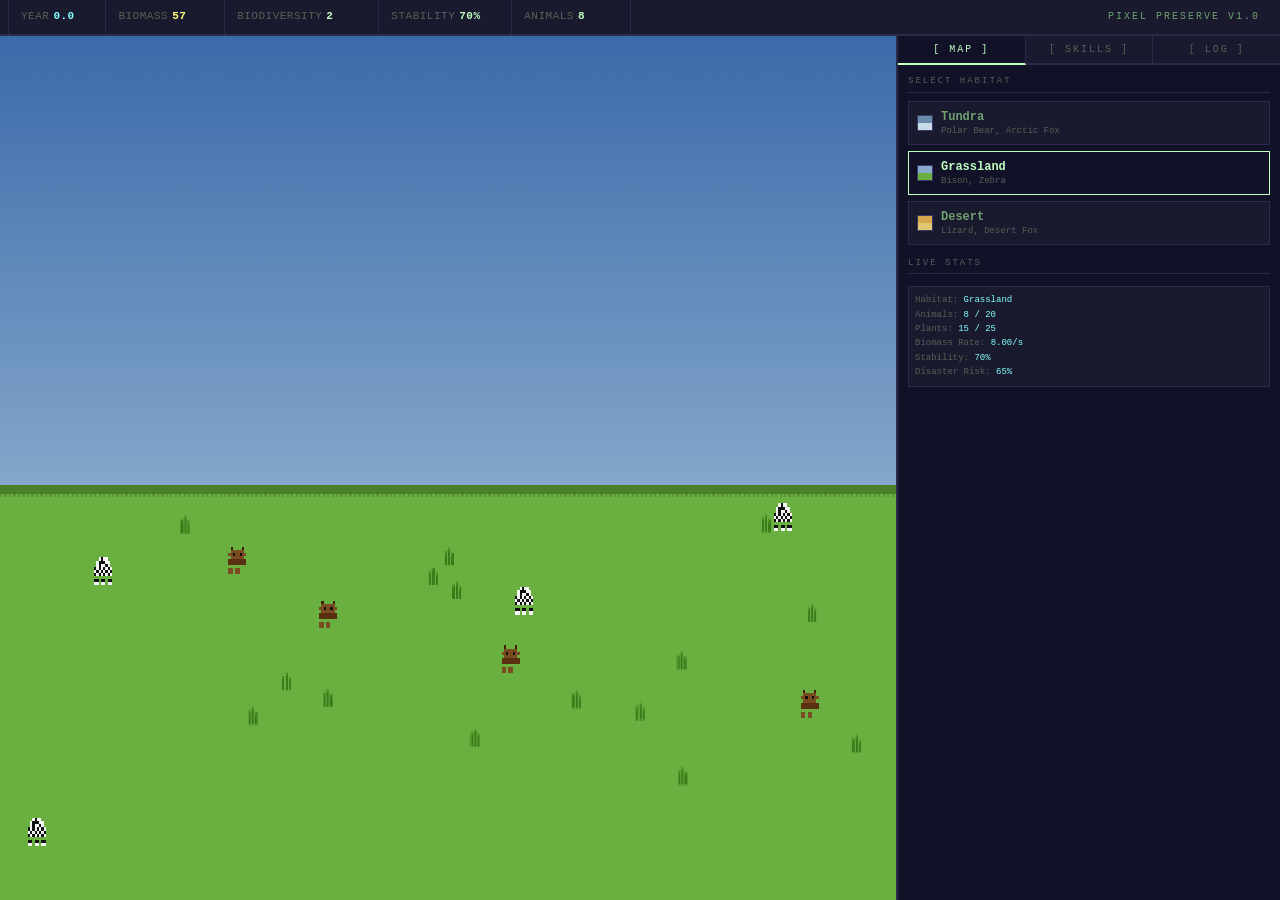
==== index.html @ b1f209de "Add files via upload" ====
<!DOCTYPE html>
<html lang="en">
<head>
  <meta charset="UTF-8" />
  <meta name="viewport" content="width=device-width, initial-scale=1.0" />
  <title>Pixel Preserve</title>
  <link rel="stylesheet" href="style.css" />
</head>
<body>

<div id="app">

  <!-- ── Top stat bar ───────────────────────────────────── -->
  <div id="topbar">
    <div class="stat-block">
      <span class="stat-label">Year</span>
      <span class="stat-value cyan" id="ui-year">0.0</span>
    </div>
    <div class="stat-block">
      <span class="stat-label">Biomass</span>
      <span class="stat-value yellow" id="ui-biomass">0</span>
    </div>
    <div class="stat-block">
      <span class="stat-label">Biodiversity</span>
      <span class="stat-value" id="ui-biodiversity">0</span>
    </div>
    <div class="stat-block">
      <span class="stat-label">Stability</span>
      <span class="stat-value" id="ui-stability">100%</span>
    </div>
    <div class="stat-block">
      <span class="stat-label">Animals</span>
      <span class="stat-value" id="ui-animals">0</span>
    </div>
    <div id="title-badge">Pixel Preserve v1.0</div>
  </div>

  <!-- ── Main content: canvas + dashboard ──────────────── -->
  <div id="main">

    <!-- Left 70%: habitat canvas -->
    <canvas id="gameCanvas"></canvas>

    <!-- Right 30%: retro dashboard -->
    <div id="dashboard">

      <!-- Tab buttons -->
      <div id="tab-bar">
        <button class="active" data-tab="map">[ MAP ]</button>
        <button data-tab="skills">[ SKILLS ]</button>
        <button data-tab="log">[ LOG ]</button>
      </div>

      <!-- MAP tab: habitat switcher + live stats -->
      <div id="tab-map" class="tab-content visible">
        <div class="section-header">Select Habitat</div>
        <!-- Habitat buttons injected by game.js -->
        <div id="habitat-list"></div>

        <div class="section-header" style="margin-top:12px;">Live Stats</div>
        <div class="habitat-stats" id="habitat-stats-panel">
          Loading...
        </div>
      </div>

      <!-- SKILLS tab: upgrade cards -->
      <div id="tab-skills" class="tab-content">
        <div class="section-header">Skill Tree</div>
        <!-- Upgrade cards injected by game.js -->
        <div id="skills-list"></div>
      </div>

      <!-- LOG tab: event ticker -->
      <div id="tab-log" class="tab-content">
        <div class="section-header">Event Log</div>
        <div id="log-container"></div>
      </div>

    </div><!-- /dashboard -->
  </div><!-- /main -->
</div><!-- /app -->

<!-- Disaster flash overlay (visual effect only) -->
<div id="disaster-overlay"></div>

<!-- Offline progress modal -->
<div id="offline-modal">
  <div class="modal-box">
    <h2>WELCOME BACK</h2>
    <p id="offline-msg">Your ecosystem kept running while you were away.</p>
    <div class="biomass-gained" id="offline-biomass">+0 Biomass</div>
    <br />
    <button class="modal-btn" id="offline-ok">CONTINUE</button>
  </div>
</div>

<script src="game.js"></script>
</body>
</html>
---- style.css ----
/* ─────────────────────────────────────────────────────────────
   Pixel Preserve — style.css
   Retro dark theme, CRT-green palette, Courier New monospace
───────────────────────────────────────────────────────────── */

*, *::before, *::after { box-sizing: border-box; margin: 0; padding: 0; }

:root {
  --bg:         #0d0d1a;
  --bg2:        #111128;
  --bg3:        #1a1a2e;
  --border:     #2a2a4a;
  --border2:    #3a3a6a;
  --green:      #c0ffc0;
  --green-dim:  #70a070;
  --cyan:       #80ffff;
  --yellow:     #ffff80;
  --red:        #ff8080;
  --purple:     #c080ff;
  --orange:     #ffb060;
  --text-muted: #556055;
}

html, body {
  height: 100%;
  background: var(--bg);
  color: var(--green);
  font-family: 'Courier New', Courier, monospace;
  font-size: 13px;
  line-height: 1.4;
  overflow: hidden;
}

/* ── Top bar ─────────────────────────────────────────────── */
#topbar {
  display: flex;
  align-items: center;
  gap: 0;
  height: 36px;
  background: var(--bg3);
  border-bottom: 2px solid var(--border);
  padding: 0 8px;
  flex-shrink: 0;
  user-select: none;
}

.stat-block {
  display: flex;
  align-items: center;
  gap: 4px;
  padding: 0 12px;
  border-right: 1px solid var(--border);
  height: 100%;
  font-size: 11px;
  letter-spacing: 0.5px;
}

.stat-block:first-child { border-left: 1px solid var(--border); }

.stat-label { color: var(--text-muted); text-transform: uppercase; }
.stat-value { color: var(--green); font-weight: bold; min-width: 40px; }
.stat-value.cyan   { color: var(--cyan); }
.stat-value.yellow { color: var(--yellow); }
.stat-value.red    { color: var(--red); }

#title-badge {
  margin-left: auto;
  padding: 0 12px;
  color: var(--green-dim);
  font-size: 10px;
  letter-spacing: 2px;
  text-transform: uppercase;
}

/* ── Main layout ─────────────────────────────────────────── */
#app {
  display: flex;
  flex-direction: column;
  height: 100vh;
}

#main {
  display: flex;
  flex: 1;
  overflow: hidden;
}

/* ── Canvas ──────────────────────────────────────────────── */
#gameCanvas {
  display: block;
  width: 70%;
  height: 100%;
  image-rendering: pixelated;
  image-rendering: crisp-edges;
  flex-shrink: 0;
  cursor: crosshair;
}

/* ── Dashboard ───────────────────────────────────────────── */
#dashboard {
  width: 30%;
  background: var(--bg2);
  border-left: 2px solid var(--border);
  display: flex;
  flex-direction: column;
  overflow: hidden;
}

/* ── Tab bar ─────────────────────────────────────────────── */
#tab-bar {
  display: flex;
  flex-shrink: 0;
  border-bottom: 2px solid var(--border);
}

#tab-bar button {
  flex: 1;
  padding: 8px 4px;
  background: var(--bg3);
  border: none;
  border-right: 1px solid var(--border);
  color: var(--text-muted);
  cursor: pointer;
  font-family: inherit;
  font-size: 10px;
  letter-spacing: 2px;
  text-transform: uppercase;
  transition: color 0.15s, background 0.15s;
}

#tab-bar button:last-child { border-right: none; }
#tab-bar button:hover { color: var(--green-dim); background: var(--bg2); }
#tab-bar button.active { color: var(--green); background: var(--bg2); border-bottom: 2px solid var(--green); margin-bottom: -2px; }

/* ── Tab panels ──────────────────────────────────────────── */
.tab-content {
  display: none;
  flex: 1;
  padding: 10px;
  overflow-y: auto;
  overflow-x: hidden;
}

.tab-content.visible { display: block; }

/* Custom scrollbar */
.tab-content::-webkit-scrollbar { width: 6px; }
.tab-content::-webkit-scrollbar-track { background: var(--bg2); }
.tab-content::-webkit-scrollbar-thumb { background: var(--border2); border-radius: 3px; }

/* ── MAP tab ─────────────────────────────────────────────── */
.section-header {
  font-size: 9px;
  letter-spacing: 2px;
  text-transform: uppercase;
  color: var(--text-muted);
  margin-bottom: 8px;
  border-bottom: 1px solid var(--border);
  padding-bottom: 4px;
}

.habitat-btn {
  width: 100%;
  display: flex;
  align-items: center;
  gap: 8px;
  padding: 8px;
  margin-bottom: 6px;
  background: var(--bg3);
  border: 1px solid var(--border);
  border-radius: 0;
  color: var(--green-dim);
  cursor: pointer;
  font-family: inherit;
  font-size: 11px;
  text-align: left;
  transition: border-color 0.15s, color 0.15s;
}

.habitat-btn:hover { border-color: var(--border2); color: var(--green); }
.habitat-btn.active-habitat { border-color: var(--green); color: var(--green); background: var(--bg2); }

.habitat-swatch {
  width: 16px;
  height: 16px;
  flex-shrink: 0;
  border: 1px solid var(--border2);
  image-rendering: pixelated;
}

.habitat-info { flex: 1; }
.habitat-name { font-size: 12px; font-weight: bold; }
.habitat-species { font-size: 9px; color: var(--text-muted); margin-top: 2px; }

.habitat-stats {
  font-size: 9px;
  color: var(--text-muted);
  line-height: 1.6;
  margin-top: 12px;
  padding: 6px;
  border: 1px solid var(--border);
  background: var(--bg3);
}

.habitat-stats span { color: var(--cyan); }

/* ── SKILLS tab ──────────────────────────────────────────── */
.upgrade-card {
  padding: 8px;
  margin-bottom: 8px;
  border: 1px solid var(--border);
  background: var(--bg3);
}

.upgrade-header {
  display: flex;
  align-items: center;
  gap: 6px;
  margin-bottom: 4px;
}

.upgrade-name { font-size: 11px; font-weight: bold; color: var(--green); }

.tree-badge {
  font-size: 8px;
  letter-spacing: 1px;
  padding: 1px 4px;
  border-radius: 2px;
  text-transform: uppercase;
}

.tree-badge.Atmosphere { background: #1a2a3a; color: var(--cyan); border: 1px solid #2a4a6a; }
.tree-badge.Evolution  { background: #1a2a1a; color: #80ff80; border: 1px solid #2a4a2a; }
.tree-badge.Spirit     { background: #2a1a3a; color: var(--purple); border: 1px solid #4a2a6a; }

.upgrade-desc { font-size: 10px; color: var(--text-muted); margin-bottom: 6px; }

.upgrade-footer { display: flex; align-items: center; justify-content: space-between; }
.upgrade-cost { font-size: 10px; color: var(--yellow); }

.upgrade-btn {
  padding: 3px 10px;
  background: transparent;
  border: 1px solid var(--green);
  color: var(--green);
  cursor: pointer;
  font-family: inherit;
  font-size: 10px;
  letter-spacing: 1px;
  transition: background 0.15s;
}

.upgrade-btn:hover:not(:disabled) { background: var(--green); color: var(--bg); }
.upgrade-btn:disabled { border-color: var(--border2); color: var(--text-muted); cursor: not-allowed; }
.upgrade-btn.owned { border-color: var(--text-muted); color: var(--text-muted); cursor: default; }
.upgrade-btn.active-ability { border-color: var(--purple); color: var(--purple); }
.upgrade-btn.active-ability:hover:not(:disabled) { background: var(--purple); color: var(--bg); }

.cooldown-bar {
  height: 3px;
  margin-top: 4px;
  background: var(--border);
  border-radius: 1px;
  overflow: hidden;
}

.cooldown-fill {
  height: 100%;
  background: var(--purple);
  transition: width 0.5s linear;
}

/* ── LOG tab ─────────────────────────────────────────────── */
#log-container {
  display: flex;
  flex-direction: column;
  gap: 4px;
}

.log-entry {
  font-size: 10px;
  color: var(--text-muted);
  padding: 3px 0;
  border-bottom: 1px solid var(--border);
  line-height: 1.5;
}

.log-entry .log-year { color: var(--cyan); margin-right: 4px; }
.log-entry.log-disaster { color: var(--red); }
.log-entry.log-birth    { color: var(--green-dim); }
.log-entry.log-info     { color: var(--yellow); }

/* ── Disaster flash overlay ──────────────────────────────── */
#disaster-overlay {
  position: fixed;
  inset: 0;
  pointer-events: none;
  z-index: 10;
  opacity: 0;
  transition: opacity 0.3s;
  background: radial-gradient(ellipse at center, transparent 40%, rgba(255,60,0,0.15) 100%);
}

#disaster-overlay.flash { opacity: 1; }

/* ── Offline modal ───────────────────────────────────────── */
#offline-modal {
  display: none;
  position: fixed;
  inset: 0;
  background: rgba(0,0,0,0.7);
  z-index: 100;
  align-items: center;
  justify-content: center;
}

#offline-modal.visible { display: flex; }

.modal-box {
  background: var(--bg2);
  border: 2px solid var(--green);
  padding: 24px 32px;
  max-width: 360px;
  text-align: center;
}

.modal-box h2 { font-size: 14px; letter-spacing: 3px; color: var(--green); margin-bottom: 12px; }
.modal-box p  { font-size: 11px; color: var(--text-muted); margin-bottom: 16px; line-height: 1.8; }
.modal-box .biomass-gained { font-size: 20px; color: var(--yellow); font-weight: bold; margin: 8px 0; }

.modal-btn {
  padding: 8px 24px;
  background: var(--green);
  border: none;
  color: var(--bg);
  font-family: inherit;
  font-size: 12px;
  letter-spacing: 2px;
  cursor: pointer;
  font-weight: bold;
}

.modal-btn:hover { background: #a0e0a0; }
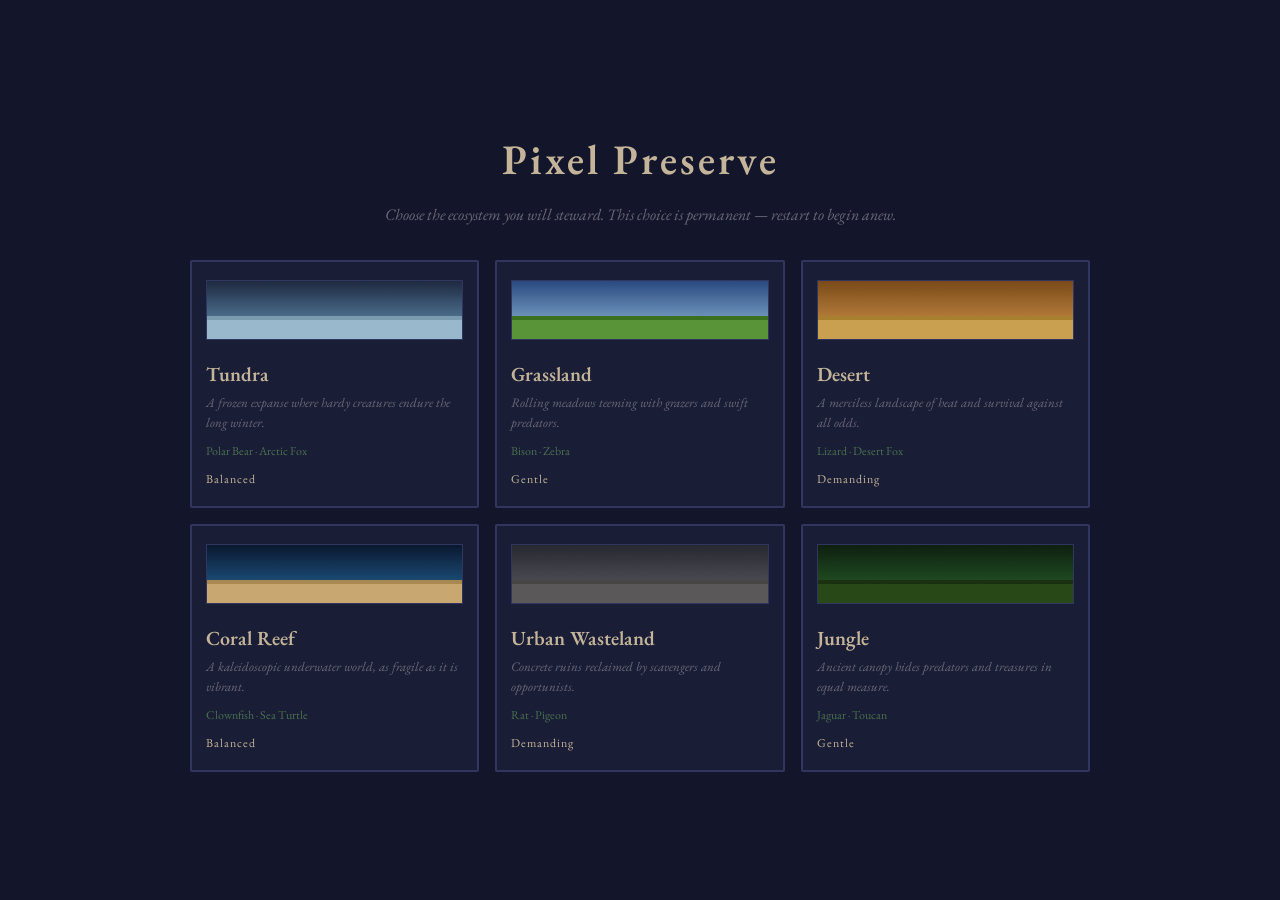
==== commit 0a3099f9: "Add files via upload" ====
--- a/index.html
+++ b/index.html
@@ -4,25 +4,38 @@
   <meta charset="UTF-8" />
   <meta name="viewport" content="width=device-width, initial-scale=1.0" />
   <title>Pixel Preserve</title>
+  <link rel="preconnect" href="https://fonts.googleapis.com">
+  <link rel="preconnect" href="https://fonts.gstatic.com" crossorigin>
+  <link href="https://fonts.googleapis.com/css2?family=EB+Garamond:ital,wght@0,400;0,600;0,700;1,400&display=swap" rel="stylesheet">
   <link rel="stylesheet" href="style.css" />
 </head>
 <body>
 
+<!-- ── Habitat Selection Screen (shown first) ─────────────── -->
+<div id="habitat-select-screen">
+  <div id="habitat-select-box">
+    <div id="select-title">Pixel Preserve</div>
+    <p id="select-subtitle">Choose the ecosystem you will steward. This choice is permanent — restart to begin anew.</p>
+    <div id="habitat-select-grid"></div>
+  </div>
+</div>
+
+<!-- ── Main Game (hidden until habitat chosen) ───────────── -->
 <div id="app">
 
-  <!-- ── Top stat bar ───────────────────────────────────── -->
+  <!-- Top stat bar -->
   <div id="topbar">
     <div class="stat-block">
       <span class="stat-label">Year</span>
-      <span class="stat-value cyan" id="ui-year">0.0</span>
+      <span class="stat-value blue" id="ui-year">0.0</span>
     </div>
     <div class="stat-block">
       <span class="stat-label">Biomass</span>
-      <span class="stat-value yellow" id="ui-biomass">0</span>
+      <span class="stat-value gold" id="ui-biomass">0</span>
     </div>
     <div class="stat-block">
       <span class="stat-label">Biodiversity</span>
-      <span class="stat-value" id="ui-biodiversity">0</span>
+      <span class="stat-value green" id="ui-biodiversity">0</span>
     </div>
     <div class="stat-block">
       <span class="stat-label">Stability</span>
@@ -32,45 +45,58 @@
       <span class="stat-label">Animals</span>
       <span class="stat-value" id="ui-animals">0</span>
     </div>
-    <div id="title-badge">Pixel Preserve v1.0</div>
+    <div class="stat-block">
+      <span class="stat-label">Next Disaster</span>
+      <span class="stat-value warn" id="ui-disaster">—</span>
+    </div>
+    <div id="title-badge">Pixel Preserve</div>
+    <button id="restart-btn" title="Restart game">↺ Restart</button>
   </div>
 
-  <!-- ── Main content: canvas + dashboard ──────────────── -->
+  <!-- Main content -->
   <div id="main">
 
-    <!-- Left 70%: habitat canvas -->
+    <!-- Left: habitat canvas -->
     <canvas id="gameCanvas"></canvas>
 
-    <!-- Right 30%: retro dashboard -->
+    <!-- Right: dashboard -->
     <div id="dashboard">
 
-      <!-- Tab buttons -->
       <div id="tab-bar">
-        <button class="active" data-tab="map">[ MAP ]</button>
-        <button data-tab="skills">[ SKILLS ]</button>
-        <button data-tab="log">[ LOG ]</button>
+        <button class="active" data-tab="map">Map</button>
+        <button data-tab="skills">Skills</button>
+        <button data-tab="divine">Divine Hand</button>
+        <button data-tab="log">Log</button>
       </div>
 
-      <!-- MAP tab: habitat switcher + live stats -->
+      <!-- MAP tab -->
       <div id="tab-map" class="tab-content visible">
-        <div class="section-header">Select Habitat</div>
-        <!-- Habitat buttons injected by game.js -->
-        <div id="habitat-list"></div>
+        <div class="section-header">Current Habitat</div>
+        <div id="habitat-info-panel"></div>
+        <div class="section-header" style="margin-top:16px;">Live Statistics</div>
+        <div id="habitat-stats-panel" class="habitat-stats">Loading…</div>
+      </div>
 
-        <div class="section-header" style="margin-top:12px;">Live Stats</div>
-        <div class="habitat-stats" id="habitat-stats-panel">
-          Loading...
+      <!-- SKILLS tab -->
+      <div id="tab-skills" class="tab-content">
+        <div class="section-header">Skill Tree</div>
+        <div id="skill-tree-container"></div>
+        <div class="section-header" style="margin-top:12px;">Ability</div>
+        <div id="ability-container"></div>
+      </div>
+
+      <!-- DIVINE HAND tab -->
+      <div id="tab-divine" class="tab-content">
+        <div class="section-header">Divine Interventions</div>
+        <p class="divine-intro">Shape your ecosystem through divine power. Each intervention costs Biomass and endures permanently.</p>
+        <div id="divine-list"></div>
+        <div id="placing-indicator" style="display:none">
+          <span id="placing-label">Click canvas to place</span>
+          <button id="placing-cancel">Cancel</button>
         </div>
       </div>
 
-      <!-- SKILLS tab: upgrade cards -->
-      <div id="tab-skills" class="tab-content">
-        <div class="section-header">Skill Tree</div>
-        <!-- Upgrade cards injected by game.js -->
-        <div id="skills-list"></div>
-      </div>
-
-      <!-- LOG tab: event ticker -->
+      <!-- LOG tab -->
       <div id="tab-log" class="tab-content">
         <div class="section-header">Event Log</div>
         <div id="log-container"></div>
@@ -80,17 +106,17 @@
   </div><!-- /main -->
 </div><!-- /app -->
 
-<!-- Disaster flash overlay (visual effect only) -->
+<!-- Disaster flash overlay -->
 <div id="disaster-overlay"></div>
 
 <!-- Offline progress modal -->
 <div id="offline-modal">
   <div class="modal-box">
-    <h2>WELCOME BACK</h2>
-    <p id="offline-msg">Your ecosystem kept running while you were away.</p>
+    <h2>Welcome Back</h2>
+    <p id="offline-msg">Your ecosystem continued in your absence.</p>
     <div class="biomass-gained" id="offline-biomass">+0 Biomass</div>
-    <br />
-    <button class="modal-btn" id="offline-ok">CONTINUE</button>
+    <br/>
+    <button class="modal-btn" id="offline-ok">Continue</button>
   </div>
 </div>
 
--- a/style.css
+++ b/style.css
@@ -1,112 +1,236 @@
 /* ─────────────────────────────────────────────────────────────
    Pixel Preserve — style.css
-   Retro dark theme, CRT-green palette, Courier New monospace
+   Calm simulation palette, EB Garamond serif font
 ───────────────────────────────────────────────────────────── */
 
 *, *::before, *::after { box-sizing: border-box; margin: 0; padding: 0; }
 
 :root {
-  --bg:         #0d0d1a;
-  --bg2:        #111128;
-  --bg3:        #1a1a2e;
-  --border:     #2a2a4a;
-  --border2:    #3a3a6a;
-  --green:      #c0ffc0;
-  --green-dim:  #70a070;
-  --cyan:       #80ffff;
-  --yellow:     #ffff80;
-  --red:        #ff8080;
-  --purple:     #c080ff;
-  --orange:     #ffb060;
-  --text-muted: #556055;
+  --bg:          #13162a;
+  --bg2:         #191d35;
+  --bg3:         #1f243f;
+  --border:      #303660;
+  --border2:     #484e82;
+  --text:        #c4b49a;
+  --text-muted:  #6a6878;
+  --accent:      #6d9e72;
+  --accent-dim:  #4a7050;
+  --blue:        #7ca8c2;
+  --gold:        #c8a050;
+  --warn:        #b86a50;
+  --purple:      #8878b2;
+  --red:         #c06055;
 }
 
 html, body {
   height: 100%;
   background: var(--bg);
-  color: var(--green);
-  font-family: 'Courier New', Courier, monospace;
-  font-size: 13px;
-  line-height: 1.4;
+  color: var(--text);
+  font-family: 'EB Garamond', Garamond, Georgia, serif;
+  font-size: 15px;
+  line-height: 1.5;
   overflow: hidden;
 }
 
-/* ── Top bar ─────────────────────────────────────────────── */
+/* ── Habitat Selection Screen ───────────────────────────── */
+#habitat-select-screen {
+  position: fixed;
+  inset: 0;
+  background: var(--bg);
+  z-index: 200;
+  display: flex;
+  align-items: center;
+  justify-content: center;
+  overflow-y: auto;
+  padding: 24px;
+}
+
+#habitat-select-screen.hidden { display: none; }
+
+#habitat-select-box {
+  max-width: 900px;
+  width: 100%;
+  text-align: center;
+}
+
+#select-title {
+  font-size: 42px;
+  font-weight: 600;
+  color: var(--text);
+  letter-spacing: 3px;
+  margin-bottom: 10px;
+}
+
+#select-subtitle {
+  font-size: 16px;
+  color: var(--text-muted);
+  font-style: italic;
+  margin-bottom: 32px;
+  max-width: 540px;
+  margin-left: auto;
+  margin-right: auto;
+  line-height: 1.7;
+}
+
+#habitat-select-grid {
+  display: grid;
+  grid-template-columns: repeat(3, 1fr);
+  gap: 16px;
+}
+
+.habitat-card {
+  background: var(--bg2);
+  border: 2px solid var(--border);
+  border-radius: 2px;
+  padding: 18px 14px;
+  cursor: pointer;
+  text-align: left;
+  transition: border-color 0.2s, background 0.2s;
+}
+
+.habitat-card:hover {
+  border-color: var(--border2);
+  background: var(--bg3);
+}
+
+.habitat-card-preview {
+  width: 100%;
+  height: 60px;
+  margin-bottom: 12px;
+  image-rendering: pixelated;
+  border: 1px solid var(--border);
+}
+
+.habitat-card-name {
+  font-size: 20px;
+  font-weight: 600;
+  color: var(--text);
+  margin-bottom: 4px;
+}
+
+.habitat-card-desc {
+  font-size: 13px;
+  color: var(--text-muted);
+  font-style: italic;
+  margin-bottom: 8px;
+  line-height: 1.6;
+}
+
+.habitat-card-species {
+  font-size: 12px;
+  color: var(--accent-dim);
+  margin-bottom: 10px;
+}
+
+.habitat-card-difficulty {
+  font-size: 12px;
+  letter-spacing: 1px;
+}
+
+.diff-easy   { color: var(--accent); }
+.diff-medium { color: var(--gold); }
+.diff-hard   { color: var(--warn); }
+
+/* ── App layout ───────────────────────────────────────────── */
+#app {
+  display: flex;
+  flex-direction: column;
+  height: 100vh;
+}
+
+#app.hidden { display: none; }
+
+/* ── Top bar ──────────────────────────────────────────────── */
 #topbar {
   display: flex;
   align-items: center;
-  gap: 0;
-  height: 36px;
+  height: 42px;
   background: var(--bg3);
   border-bottom: 2px solid var(--border);
-  padding: 0 8px;
+  padding: 0 10px;
   flex-shrink: 0;
   user-select: none;
+  gap: 0;
 }
 
 .stat-block {
   display: flex;
   align-items: center;
-  gap: 4px;
-  padding: 0 12px;
+  gap: 6px;
+  padding: 0 14px;
   border-right: 1px solid var(--border);
   height: 100%;
-  font-size: 11px;
-  letter-spacing: 0.5px;
+  font-size: 13px;
 }
 
 .stat-block:first-child { border-left: 1px solid var(--border); }
 
-.stat-label { color: var(--text-muted); text-transform: uppercase; }
-.stat-value { color: var(--green); font-weight: bold; min-width: 40px; }
-.stat-value.cyan   { color: var(--cyan); }
-.stat-value.yellow { color: var(--yellow); }
+.stat-label { color: var(--text-muted); font-style: italic; }
+.stat-value { font-weight: 600; color: var(--text); min-width: 44px; font-size: 15px; }
+.stat-value.blue   { color: var(--blue); }
+.stat-value.gold   { color: var(--gold); }
+.stat-value.green  { color: var(--accent); }
+.stat-value.warn   { color: var(--warn); }
 .stat-value.red    { color: var(--red); }
 
 #title-badge {
   margin-left: auto;
-  padding: 0 12px;
-  color: var(--green-dim);
-  font-size: 10px;
-  letter-spacing: 2px;
-  text-transform: uppercase;
-}
-
-/* ── Main layout ─────────────────────────────────────────── */
-#app {
-  display: flex;
-  flex-direction: column;
-  height: 100vh;
-}
-
+  padding: 0 14px;
+  color: var(--text-muted);
+  font-size: 13px;
+  font-style: italic;
+  letter-spacing: 1px;
+}
+
+#restart-btn {
+  margin-left: 8px;
+  padding: 4px 14px;
+  background: transparent;
+  border: 1px solid var(--border2);
+  color: var(--text-muted);
+  cursor: pointer;
+  font-family: inherit;
+  font-size: 13px;
+  transition: border-color 0.15s, color 0.15s;
+}
+
+#restart-btn:hover { border-color: var(--warn); color: var(--warn); }
+
+/* ── Main layout ──────────────────────────────────────────── */
 #main {
   display: flex;
   flex: 1;
   overflow: hidden;
 }
 
-/* ── Canvas ──────────────────────────────────────────────── */
+/* ── Canvas ───────────────────────────────────────────────── */
 #gameCanvas {
   display: block;
-  width: 70%;
+  flex: 1;
   height: 100%;
   image-rendering: pixelated;
   image-rendering: crisp-edges;
-  flex-shrink: 0;
+  min-width: 0;
   cursor: crosshair;
 }
 
-/* ── Dashboard ───────────────────────────────────────────── */
+#gameCanvas.placing { cursor: cell; }
+
+/* ── Dashboard ────────────────────────────────────────────── */
 #dashboard {
   width: 30%;
+  min-width: 260px;
   background: var(--bg2);
   border-left: 2px solid var(--border);
   display: flex;
   flex-direction: column;
   overflow: hidden;
-}
-
-/* ── Tab bar ─────────────────────────────────────────────── */
+  transition: width 0.25s ease;
+}
+
+#main.skills-open #dashboard { width: 46%; }
+
+/* ── Tab bar ──────────────────────────────────────────────── */
 #tab-bar {
   display: flex;
   flex-shrink: 0;
@@ -115,150 +239,248 @@
 
 #tab-bar button {
   flex: 1;
-  padding: 8px 4px;
+  padding: 10px 4px;
   background: var(--bg3);
   border: none;
   border-right: 1px solid var(--border);
   color: var(--text-muted);
   cursor: pointer;
   font-family: inherit;
-  font-size: 10px;
-  letter-spacing: 2px;
-  text-transform: uppercase;
+  font-size: 13px;
   transition: color 0.15s, background 0.15s;
 }
 
 #tab-bar button:last-child { border-right: none; }
-#tab-bar button:hover { color: var(--green-dim); background: var(--bg2); }
-#tab-bar button.active { color: var(--green); background: var(--bg2); border-bottom: 2px solid var(--green); margin-bottom: -2px; }
-
-/* ── Tab panels ──────────────────────────────────────────── */
+#tab-bar button:hover { color: var(--text); background: var(--bg2); }
+#tab-bar button.active {
+  color: var(--text);
+  background: var(--bg2);
+  border-bottom: 2px solid var(--accent);
+  margin-bottom: -2px;
+  font-weight: 600;
+}
+
+/* ── Tab panels ───────────────────────────────────────────── */
 .tab-content {
   display: none;
   flex: 1;
-  padding: 10px;
+  padding: 14px;
   overflow-y: auto;
   overflow-x: hidden;
 }
 
 .tab-content.visible { display: block; }
 
-/* Custom scrollbar */
 .tab-content::-webkit-scrollbar { width: 6px; }
 .tab-content::-webkit-scrollbar-track { background: var(--bg2); }
 .tab-content::-webkit-scrollbar-thumb { background: var(--border2); border-radius: 3px; }
 
-/* ── MAP tab ─────────────────────────────────────────────── */
+/* ── Section headers ──────────────────────────────────────── */
 .section-header {
-  font-size: 9px;
+  font-size: 11px;
+  font-weight: 600;
   letter-spacing: 2px;
   text-transform: uppercase;
   color: var(--text-muted);
+  margin-bottom: 10px;
+  border-bottom: 1px solid var(--border);
+  padding-bottom: 5px;
+}
+
+/* ── MAP tab ──────────────────────────────────────────────── */
+#habitat-info-panel {
+  padding: 10px;
+  background: var(--bg3);
+  border: 1px solid var(--border);
+  margin-bottom: 4px;
+}
+
+#habitat-info-panel .info-name {
+  font-size: 22px;
+  font-weight: 600;
+  color: var(--text);
+  margin-bottom: 4px;
+}
+
+#habitat-info-panel .info-species {
+  font-size: 14px;
+  color: var(--accent-dim);
+  font-style: italic;
+}
+
+.habitat-stats {
+  padding: 12px;
+  border: 1px solid var(--border);
+  background: var(--bg3);
+  line-height: 2.2;
+}
+
+.stat-row {
+  display: flex;
+  justify-content: space-between;
+  align-items: baseline;
+  border-bottom: 1px solid var(--border);
+  padding: 2px 0;
+  font-size: 15px;
+}
+
+.stat-row:last-child { border-bottom: none; }
+
+.stat-row-label {
+  color: var(--text-muted);
+  font-style: italic;
+  font-size: 13px;
+}
+
+.stat-row-val {
+  font-weight: 600;
+  font-size: 17px;
+  color: var(--text);
+}
+
+.stat-row-val.blue   { color: var(--blue); }
+.stat-row-val.gold   { color: var(--gold); }
+.stat-row-val.green  { color: var(--accent); }
+.stat-row-val.warn   { color: var(--warn); }
+.stat-row-val.red    { color: var(--red); }
+
+/* ── SKILLS tab ───────────────────────────────────────────── */
+#skill-tree-container {
+  display: flex;
+  gap: 10px;
+  align-items: flex-start;
+}
+
+.skill-branch {
+  flex: 1;
+  display: flex;
+  flex-direction: column;
+  align-items: stretch;
+  min-width: 0;
+}
+
+.branch-header {
+  text-align: center;
+  font-size: 12px;
+  font-weight: 600;
+  padding: 6px 4px;
   margin-bottom: 8px;
-  border-bottom: 1px solid var(--border);
-  padding-bottom: 4px;
-}
-
-.habitat-btn {
-  width: 100%;
-  display: flex;
-  align-items: center;
-  gap: 8px;
+  border-bottom: 2px solid var(--branch-color, var(--border2));
+  color: var(--branch-color, var(--text));
+  letter-spacing: 0.5px;
+}
+
+.skill-node {
   padding: 8px;
+  border: 1px solid var(--border);
+  background: var(--bg3);
+  position: relative;
+}
+
+.skill-node.locked { opacity: 0.55; }
+.skill-node.owned  { border-color: var(--accent-dim); }
+
+.skill-node-name {
+  font-size: 14px;
+  font-weight: 600;
+  color: var(--text);
+  margin-bottom: 3px;
+}
+
+.skill-node-desc {
+  font-size: 12px;
+  color: var(--text-muted);
+  font-style: italic;
   margin-bottom: 6px;
-  background: var(--bg3);
-  border: 1px solid var(--border);
-  border-radius: 0;
-  color: var(--green-dim);
-  cursor: pointer;
-  font-family: inherit;
-  font-size: 11px;
-  text-align: left;
-  transition: border-color 0.15s, color 0.15s;
-}
-
-.habitat-btn:hover { border-color: var(--border2); color: var(--green); }
-.habitat-btn.active-habitat { border-color: var(--green); color: var(--green); background: var(--bg2); }
-
-.habitat-swatch {
-  width: 16px;
-  height: 16px;
-  flex-shrink: 0;
-  border: 1px solid var(--border2);
-  image-rendering: pixelated;
-}
-
-.habitat-info { flex: 1; }
-.habitat-name { font-size: 12px; font-weight: bold; }
-.habitat-species { font-size: 9px; color: var(--text-muted); margin-top: 2px; }
-
-.habitat-stats {
-  font-size: 9px;
-  color: var(--text-muted);
-  line-height: 1.6;
-  margin-top: 12px;
-  padding: 6px;
-  border: 1px solid var(--border);
-  background: var(--bg3);
-}
-
-.habitat-stats span { color: var(--cyan); }
-
-/* ── SKILLS tab ──────────────────────────────────────────── */
-.upgrade-card {
-  padding: 8px;
-  margin-bottom: 8px;
-  border: 1px solid var(--border);
-  background: var(--bg3);
-}
-
-.upgrade-header {
-  display: flex;
-  align-items: center;
-  gap: 6px;
-  margin-bottom: 4px;
-}
-
-.upgrade-name { font-size: 11px; font-weight: bold; color: var(--green); }
-
-.tree-badge {
-  font-size: 8px;
-  letter-spacing: 1px;
-  padding: 1px 4px;
-  border-radius: 2px;
-  text-transform: uppercase;
-}
-
-.tree-badge.Atmosphere { background: #1a2a3a; color: var(--cyan); border: 1px solid #2a4a6a; }
-.tree-badge.Evolution  { background: #1a2a1a; color: #80ff80; border: 1px solid #2a4a2a; }
-.tree-badge.Spirit     { background: #2a1a3a; color: var(--purple); border: 1px solid #4a2a6a; }
-
-.upgrade-desc { font-size: 10px; color: var(--text-muted); margin-bottom: 6px; }
-
-.upgrade-footer { display: flex; align-items: center; justify-content: space-between; }
-.upgrade-cost { font-size: 10px; color: var(--yellow); }
-
-.upgrade-btn {
+  line-height: 1.5;
+}
+
+.skill-node-footer {
+  display: flex;
+  align-items: center;
+  justify-content: space-between;
+  gap: 4px;
+}
+
+.skill-node-cost {
+  font-size: 12px;
+  color: var(--gold);
+}
+
+.skill-btn {
   padding: 3px 10px;
   background: transparent;
-  border: 1px solid var(--green);
-  color: var(--green);
+  border: 1px solid var(--accent);
+  color: var(--accent);
   cursor: pointer;
   font-family: inherit;
-  font-size: 10px;
-  letter-spacing: 1px;
+  font-size: 12px;
   transition: background 0.15s;
-}
-
-.upgrade-btn:hover:not(:disabled) { background: var(--green); color: var(--bg); }
-.upgrade-btn:disabled { border-color: var(--border2); color: var(--text-muted); cursor: not-allowed; }
-.upgrade-btn.owned { border-color: var(--text-muted); color: var(--text-muted); cursor: default; }
-.upgrade-btn.active-ability { border-color: var(--purple); color: var(--purple); }
-.upgrade-btn.active-ability:hover:not(:disabled) { background: var(--purple); color: var(--bg); }
+  white-space: nowrap;
+}
+
+.skill-btn:hover:not(:disabled) { background: var(--accent); color: var(--bg); }
+.skill-btn:disabled { border-color: var(--border2); color: var(--text-muted); cursor: not-allowed; }
+.skill-btn.owned { border-color: var(--text-muted); color: var(--text-muted); cursor: default; }
+
+.skill-connector {
+  width: 2px;
+  height: 14px;
+  background: var(--border2);
+  margin: 0 auto;
+  flex-shrink: 0;
+}
+
+/* Ability card */
+.ability-card {
+  padding: 10px;
+  border: 1px solid var(--purple);
+  background: var(--bg3);
+  margin-bottom: 4px;
+}
+
+.ability-card.locked { opacity: 0.5; border-color: var(--border); }
+
+.ability-name {
+  font-size: 16px;
+  font-weight: 600;
+  color: var(--purple);
+  margin-bottom: 4px;
+}
+
+.ability-desc {
+  font-size: 13px;
+  color: var(--text-muted);
+  font-style: italic;
+  margin-bottom: 8px;
+  line-height: 1.6;
+}
+
+.ability-footer {
+  display: flex;
+  align-items: center;
+  justify-content: space-between;
+}
+
+.ability-cost { font-size: 13px; color: var(--gold); }
+
+.ability-btn {
+  padding: 4px 14px;
+  background: transparent;
+  border: 1px solid var(--purple);
+  color: var(--purple);
+  cursor: pointer;
+  font-family: inherit;
+  font-size: 13px;
+  transition: background 0.15s;
+}
+
+.ability-btn:hover:not(:disabled) { background: var(--purple); color: var(--bg); }
+.ability-btn:disabled { border-color: var(--border2); color: var(--text-muted); cursor: not-allowed; }
 
 .cooldown-bar {
   height: 3px;
-  margin-top: 4px;
+  margin-top: 8px;
   background: var(--border);
   border-radius: 1px;
   overflow: hidden;
@@ -270,7 +492,87 @@
   transition: width 0.5s linear;
 }
 
-/* ── LOG tab ─────────────────────────────────────────────── */
+/* ── DIVINE HAND tab ──────────────────────────────────────── */
+.divine-intro {
+  font-size: 14px;
+  color: var(--text-muted);
+  font-style: italic;
+  margin-bottom: 14px;
+  line-height: 1.7;
+}
+
+.divine-card {
+  padding: 10px;
+  margin-bottom: 10px;
+  border: 1px solid var(--border);
+  background: var(--bg3);
+}
+
+.divine-card-name {
+  font-size: 17px;
+  font-weight: 600;
+  color: var(--text);
+  margin-bottom: 4px;
+}
+
+.divine-card-desc {
+  font-size: 13px;
+  color: var(--text-muted);
+  font-style: italic;
+  margin-bottom: 8px;
+  line-height: 1.6;
+}
+
+.divine-card-footer {
+  display: flex;
+  align-items: center;
+  justify-content: space-between;
+}
+
+.divine-cost { font-size: 13px; color: var(--gold); }
+
+.divine-btn {
+  padding: 4px 14px;
+  background: transparent;
+  border: 1px solid var(--blue);
+  color: var(--blue);
+  cursor: pointer;
+  font-family: inherit;
+  font-size: 13px;
+  transition: background 0.15s;
+}
+
+.divine-btn:hover:not(:disabled) { background: var(--blue); color: var(--bg); }
+.divine-btn:disabled { border-color: var(--border2); color: var(--text-muted); cursor: not-allowed; }
+.divine-btn.placed { border-color: var(--accent-dim); color: var(--accent-dim); }
+
+#placing-indicator {
+  margin-top: 12px;
+  padding: 10px;
+  background: var(--bg3);
+  border: 1px solid var(--gold);
+  display: flex;
+  align-items: center;
+  justify-content: space-between;
+}
+
+#placing-label {
+  font-size: 14px;
+  color: var(--gold);
+  font-style: italic;
+}
+
+#placing-cancel {
+  padding: 2px 10px;
+  background: transparent;
+  border: 1px solid var(--warn);
+  color: var(--warn);
+  cursor: pointer;
+  font-family: inherit;
+  font-size: 12px;
+}
+
+/* ── LOG tab ──────────────────────────────────────────────── */
 #log-container {
   display: flex;
   flex-direction: column;
@@ -278,17 +580,17 @@
 }
 
 .log-entry {
-  font-size: 10px;
-  color: var(--text-muted);
-  padding: 3px 0;
+  font-size: 13px;
+  color: var(--text-muted);
+  padding: 4px 0;
   border-bottom: 1px solid var(--border);
-  line-height: 1.5;
-}
-
-.log-entry .log-year { color: var(--cyan); margin-right: 4px; }
-.log-entry.log-disaster { color: var(--red); }
-.log-entry.log-birth    { color: var(--green-dim); }
-.log-entry.log-info     { color: var(--yellow); }
+  line-height: 1.6;
+}
+
+.log-entry .log-year { color: var(--blue); margin-right: 5px; font-weight: 600; }
+.log-entry.log-disaster { color: var(--warn); }
+.log-entry.log-birth    { color: var(--accent); }
+.log-entry.log-info     { color: var(--gold); }
 
 /* ── Disaster flash overlay ──────────────────────────────── */
 #disaster-overlay {
@@ -298,17 +600,17 @@
   z-index: 10;
   opacity: 0;
   transition: opacity 0.3s;
-  background: radial-gradient(ellipse at center, transparent 40%, rgba(255,60,0,0.15) 100%);
+  background: radial-gradient(ellipse at center, transparent 40%, rgba(180,60,30,0.18) 100%);
 }
 
 #disaster-overlay.flash { opacity: 1; }
 
-/* ── Offline modal ───────────────────────────────────────── */
+/* ── Offline modal ────────────────────────────────────────── */
 #offline-modal {
   display: none;
   position: fixed;
   inset: 0;
-  background: rgba(0,0,0,0.7);
+  background: rgba(0,0,0,0.65);
   z-index: 100;
   align-items: center;
   justify-content: center;
@@ -318,26 +620,46 @@
 
 .modal-box {
   background: var(--bg2);
-  border: 2px solid var(--green);
-  padding: 24px 32px;
-  max-width: 360px;
+  border: 2px solid var(--border2);
+  padding: 28px 36px;
+  max-width: 380px;
   text-align: center;
 }
 
-.modal-box h2 { font-size: 14px; letter-spacing: 3px; color: var(--green); margin-bottom: 12px; }
-.modal-box p  { font-size: 11px; color: var(--text-muted); margin-bottom: 16px; line-height: 1.8; }
-.modal-box .biomass-gained { font-size: 20px; color: var(--yellow); font-weight: bold; margin: 8px 0; }
+.modal-box h2 {
+  font-size: 26px;
+  font-weight: 600;
+  letter-spacing: 1px;
+  color: var(--text);
+  margin-bottom: 12px;
+}
+
+.modal-box p {
+  font-size: 15px;
+  color: var(--text-muted);
+  font-style: italic;
+  margin-bottom: 16px;
+  line-height: 1.8;
+}
+
+.modal-box .biomass-gained {
+  font-size: 28px;
+  color: var(--gold);
+  font-weight: 600;
+  margin: 8px 0;
+}
 
 .modal-btn {
-  padding: 8px 24px;
-  background: var(--green);
+  padding: 10px 28px;
+  background: var(--accent);
   border: none;
   color: var(--bg);
   font-family: inherit;
-  font-size: 12px;
-  letter-spacing: 2px;
-  cursor: pointer;
-  font-weight: bold;
-}
-
-.modal-btn:hover { background: #a0e0a0; }
+  font-size: 15px;
+  font-weight: 600;
+  letter-spacing: 1px;
+  cursor: pointer;
+  transition: background 0.15s;
+}
+
+.modal-btn:hover { background: var(--accent-dim); }
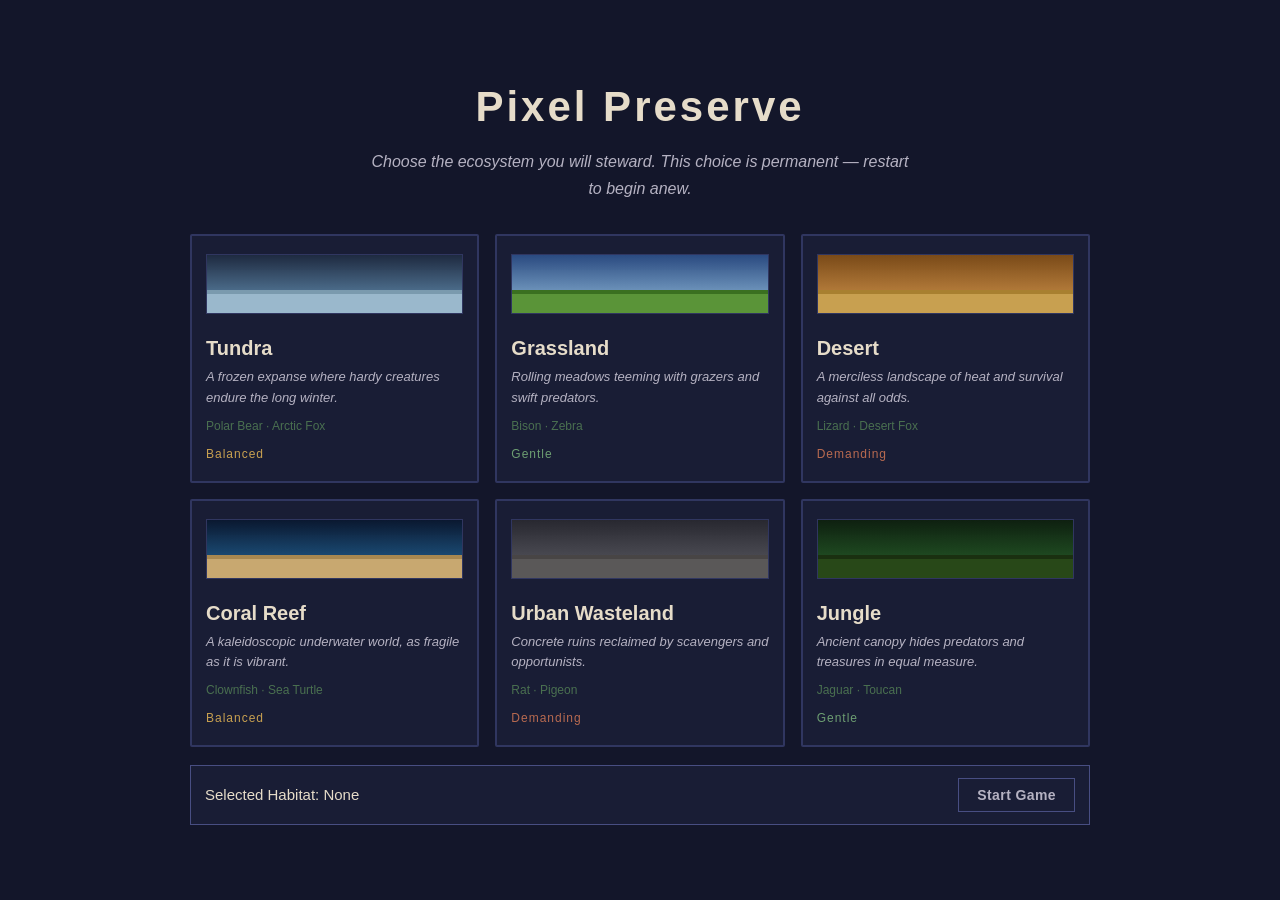
==== commit cf961367: "Add files via upload" ====
--- a/index.html
+++ b/index.html
@@ -17,6 +17,10 @@
     <div id="select-title">Pixel Preserve</div>
     <p id="select-subtitle">Choose the ecosystem you will steward. This choice is permanent — restart to begin anew.</p>
     <div id="habitat-select-grid"></div>
+    <div id="habitat-start-panel">
+      <span id="selected-habitat-label">Selected Habitat: None</span>
+      <button id="start-game-btn" disabled>Start Game</button>
+    </div>
   </div>
 </div>
 
--- a/style.css
+++ b/style.css
@@ -11,8 +11,8 @@
   --bg3:         #1f243f;
   --border:      #303660;
   --border2:     #484e82;
-  --text:        #c4b49a;
-  --text-muted:  #6a6878;
+  --text:        #e6dcc9;
+  --text-muted:  #b5b2c2;
   --accent:      #6d9e72;
   --accent-dim:  #4a7050;
   --blue:        #7ca8c2;
@@ -26,8 +26,8 @@
   height: 100%;
   background: var(--bg);
   color: var(--text);
-  font-family: 'EB Garamond', Garamond, Georgia, serif;
-  font-size: 15px;
+  font-family: 'Trebuchet MS', 'Segoe UI', Tahoma, Arial, sans-serif;
+  font-size: 16px;
   line-height: 1.5;
   overflow: hidden;
 }
@@ -76,6 +76,7 @@
   display: grid;
   grid-template-columns: repeat(3, 1fr);
   gap: 16px;
+  margin-bottom: 18px;
 }
 
 .habitat-card {
@@ -91,6 +92,49 @@
 .habitat-card:hover {
   border-color: var(--border2);
   background: var(--bg3);
+}
+
+.habitat-card.selected {
+  border-color: var(--accent);
+  box-shadow: 0 0 0 1px var(--accent) inset;
+}
+
+#habitat-start-panel {
+  display: flex;
+  align-items: center;
+  justify-content: space-between;
+  gap: 12px;
+  padding: 12px 14px;
+  background: var(--bg2);
+  border: 1px solid var(--border2);
+}
+
+#selected-habitat-label {
+  font-size: 15px;
+  color: var(--text);
+}
+
+#start-game-btn {
+  padding: 8px 18px;
+  border: 1px solid var(--accent);
+  background: transparent;
+  color: var(--accent);
+  font-family: inherit;
+  font-size: 14px;
+  font-weight: 600;
+  letter-spacing: 0.4px;
+  cursor: pointer;
+}
+
+#start-game-btn:hover:not(:disabled) {
+  background: var(--accent);
+  color: var(--bg);
+}
+
+#start-game-btn:disabled {
+  border-color: var(--border2);
+  color: var(--text-muted);
+  cursor: not-allowed;
 }
 
 .habitat-card-preview {
@@ -506,7 +550,10 @@
   margin-bottom: 10px;
   border: 1px solid var(--border);
   background: var(--bg3);
-}
+  cursor: grab;
+}
+
+.divine-card:active { cursor: grabbing; }
 
 .divine-card-name {
   font-size: 17px;
